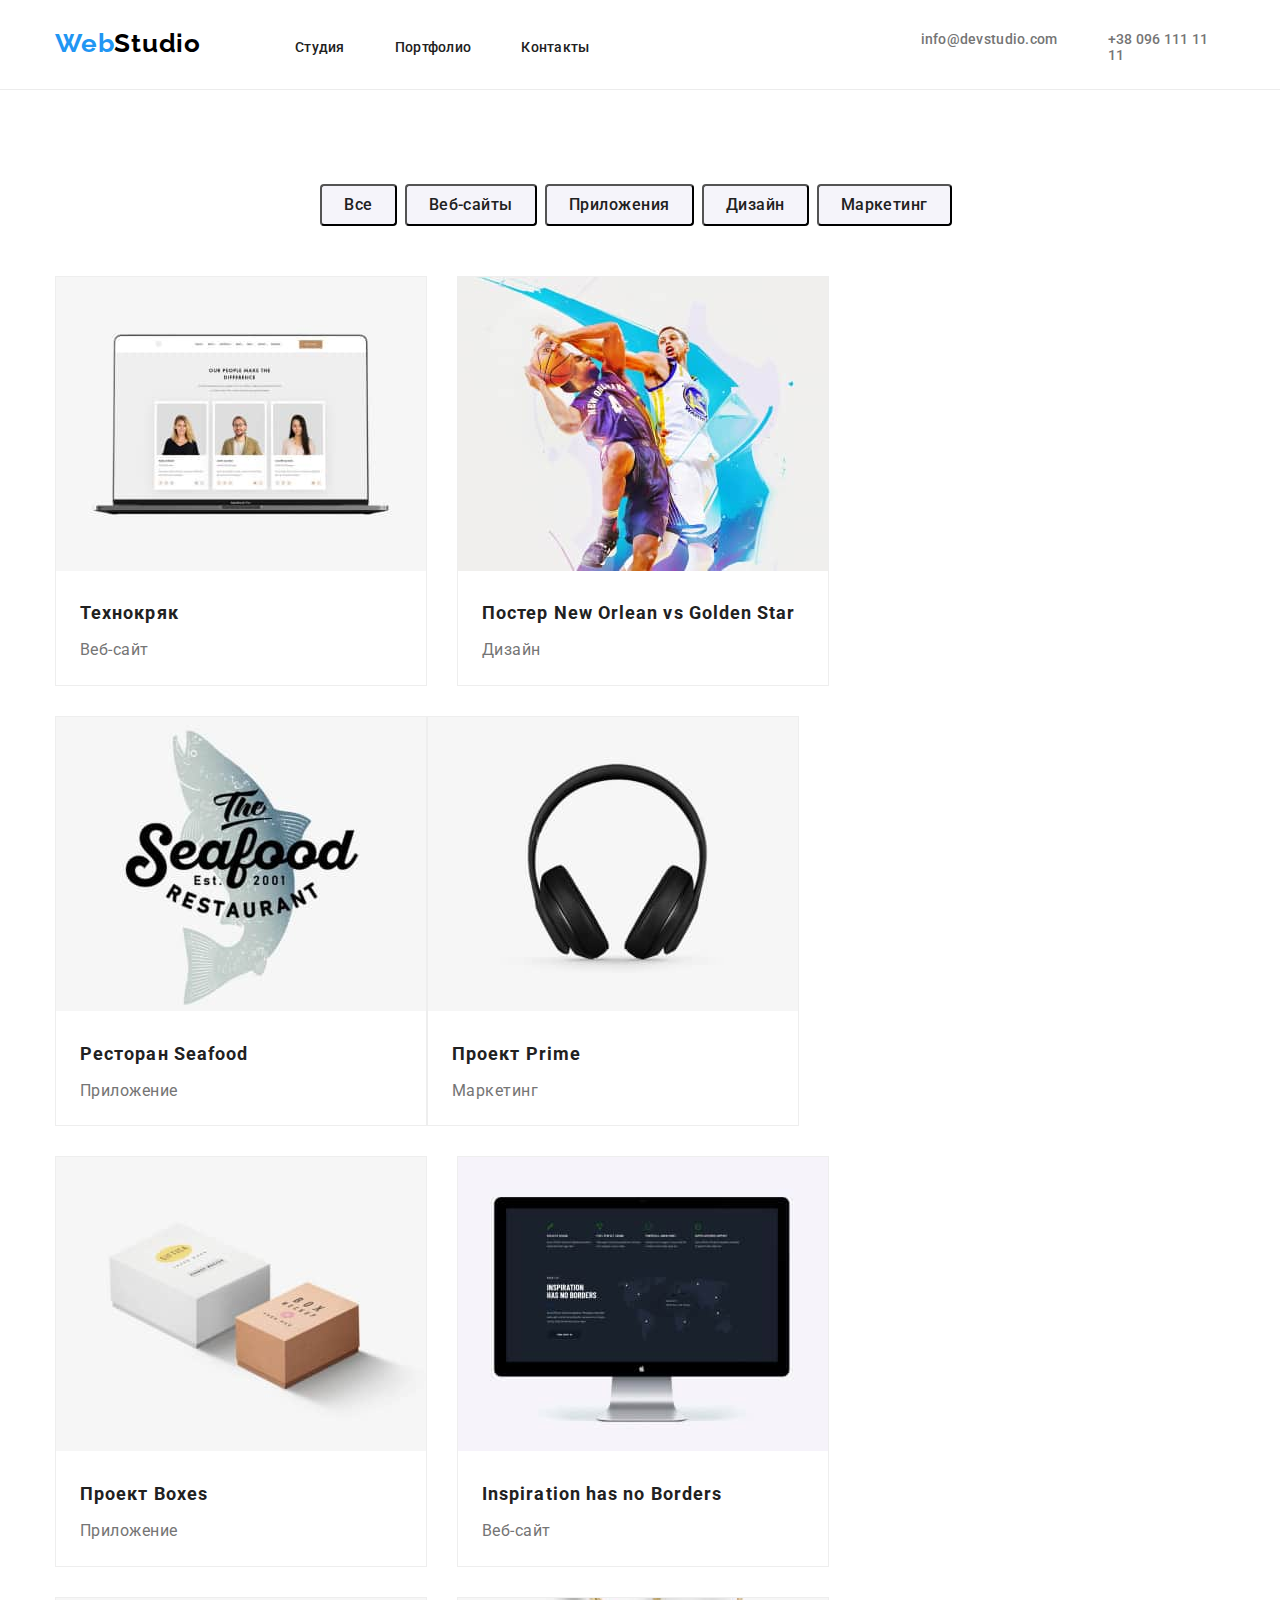
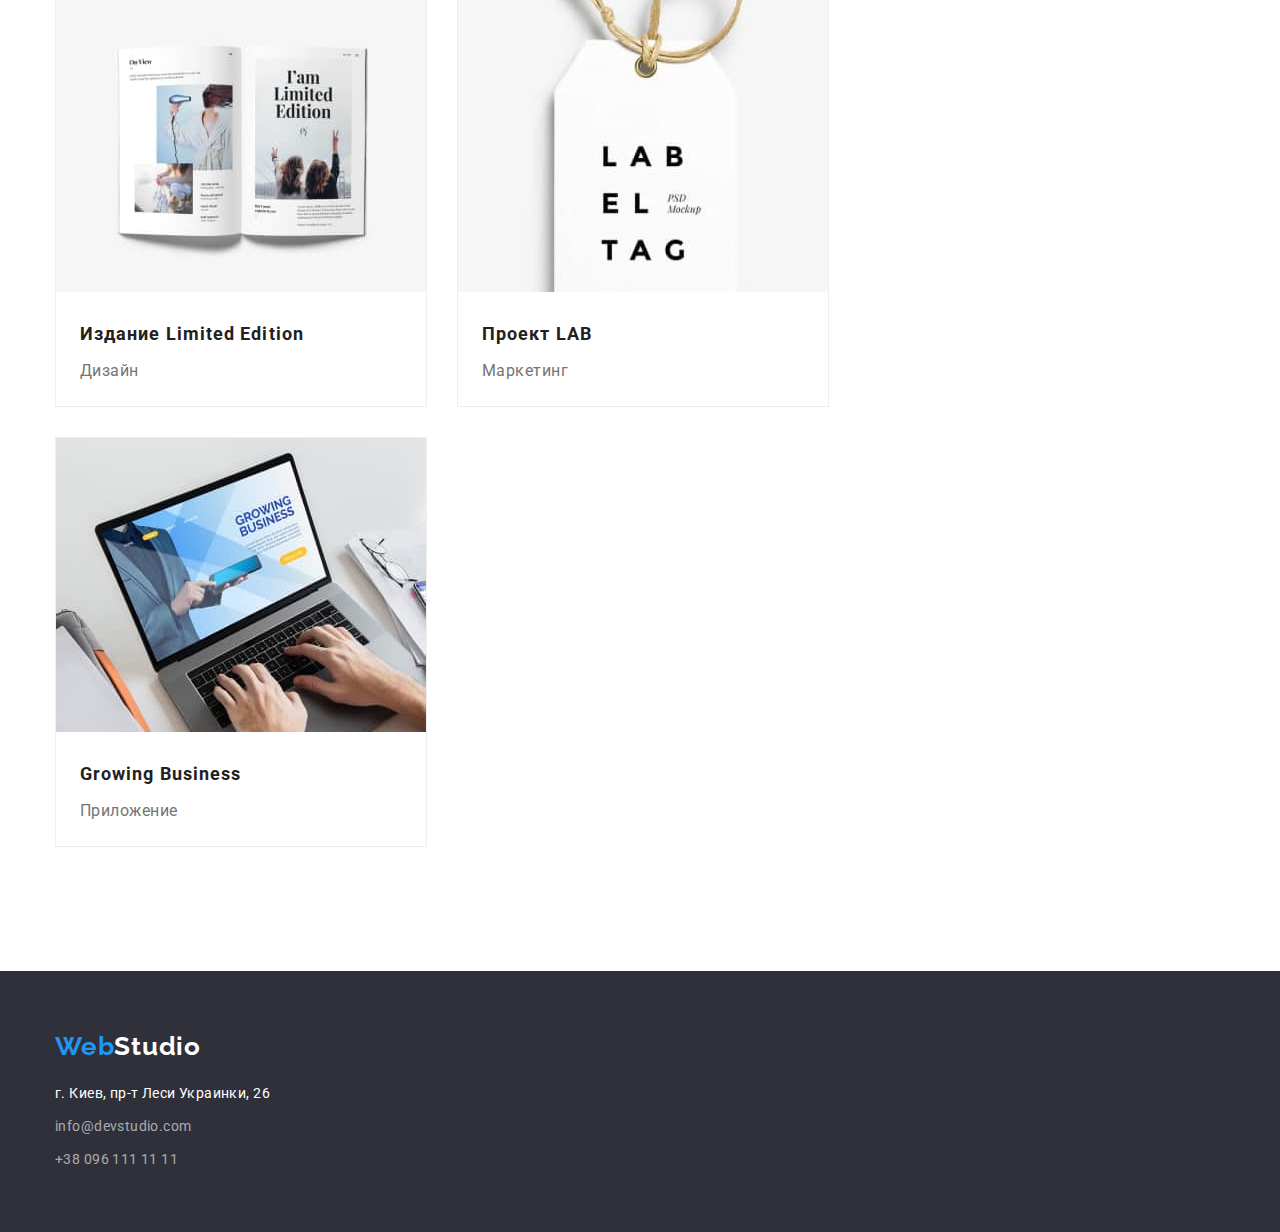
==== portfolio.html @ 551fcefd "залил свг" ====
<!DOCTYPE html>
<html lang="en">
<head>
    <meta charset="UTF-8">
    <meta http-equiv="X-UA-Compatible" content="IE=edge">
    <meta name="viewport" content="width=device-width, initial-scale=1.0">
    <title>Портфолио</title>
    <link rel="preconnect" href="https://fonts.googleapis.com">
    <link rel="preconnect" href="https://fonts.gstatic.com" crossorigin>
    <link href="https://fonts.googleapis.com/css2?family=Roboto:wght@400;500;700;900&display=swap" rel="stylesheet">
    <link href="https://fonts.googleapis.com/css2?family=Raleway:wght@700&family=Roboto:wght@400;500;700;900&display=swap"
        rel="stylesheet">

    <link rel="stylesheet" href="https://cdnjs.cloudflare.com/ajax/libs/modern-normalize/1.1.0/modern-normalize.min.css">
    
    <link rel="stylesheet" href="css/styles.css">
</head>
<body>
        <header>
            <section class="section-hdr">
            <div class="container">
                <div class="header-flex">
                    <nav class="nav-flex">
                        <a href="./index.html" class="logo"> <span class="logo-word">Web</span>Studio</a>
                        <ul class="nav-link-flex">
                            <li class="nav-link"> <a class="nav-link" href="./index.html">Студия</a></li>
                            <li class="nav-link"> <a class="nav-link" href="./portfolio.html">Портфолио</a></li>
                            <li class="nav-link"> <a class="nav-link" href="#">Контакты</a></li>
                        </ul>
                    </nav>
                    <ul class="mail-tel-flex">
                        <li class="mail-tel-link" ><a class="mail-tel-link" href="mailto:info@devstudio.com">info@devstudio.com</a></li>
                        <li class="mail-tel-link"><a class="mail-tel-link" href="tel:+380961111111">+38 096 111 11 11</a></li>
                    </ul>
                </div>
            </div>
            </section>
        </header>
    <main>
        <!--buttons-->
        <section class="section">
            <div class="container-btn">
            <ul class="button-flex">
                <li><button class="list-button-name" type="button">Все</button></li>
                <li><button class="list-button-name" type="button">Веб-сайты</button></li>
                <li><button class="list-button-name" type="button">Приложения</button></li>
                <li><button class="list-button-name" type="button">Дизайн</button></li>
                <li><button class="list-button-name" type="button">Маркетинг</button></li>
            </ul>
            </div>
   
        <!--projects with foto-->
    
            <div class="container">
            <ul class="projects-flex">
                <div class="projects-items" >
                    <li class="projects-border">
                        <img src="./images/tehnokryak.jpg" alt="открытый ноутбук" width="370">
                        <h3 class="projects-name">Технокряк</h3>
                        <p class="projects-type">Веб-сайт</p>
                    </li>
                </div>
                <div class="projects-items">
                    <li class="projects-border">
                        <img src="./images/NewOrleanGoldenStar.jpg" alt="два баскетболиста" width="370">
                        <h3 class="projects-name">Постер New Orlean vs Golden Star</h3>
                        <p class="projects-type" >Дизайн</p>
                    </li>
                </div>
                <div class="projects-items">
                    <li class="projects-border">
                        <img src="./images/Seafood.jpg" alt="логотип с рыбой" width="370">
                        <h3 class="projects-name" >Ресторан Seafood</h3>
                        <p class="projects-type" >Приложение</p>
                    </li>
                </div>
                <div class="projects-items">
                    <li class="projects-border">
                        <img src="./images/Prime.jpg" alt="наушники" width="370">
                        <h3 class="projects-name" >Проект Prime</h3>
                        <p class="projects-type" >Маркетинг</p>
                    </li>
                </div>
                <div class="projects-items">
                    <li class="projects-border" >
                        <img src="./images/Boxes.jpg" alt="две коробки" width="370">
                        <h3 class="projects-name" >Проект Boxes</h3>
                        <p class="projects-type" >Приложение</p>
                    </li>
                </div>
                <div class="projects-items">
                    <li class="projects-border">
                        <img src="./images/InspirationhasnoBorders.jpg" alt="монитор" width="370">
                        <h3 class="projects-name" >Inspiration has no Borders</h3>
                        <p class="projects-type" >Веб-сайт</p>
                    </li>
                </div>
                <div class="projects-items">
                    <li class="projects-border" >
                        <img src="./images/LimitedEdition.jpg" alt="страница журнала" width="370">
                        <h3 class="projects-name" >Издание Limited Edition</h3>
                        <p class="projects-type" >Дизайн</p>
                    </li>
                </div>
                <div class="projects-items">
                    <li class="projects-border" >
                        <img src="./images/LAB.jpg" alt="бирка" width="370">
                        <h3 class="projects-name" >Проект LAB</h3>
                        <p class="projects-type" >Маркетинг</p>
                    </li>
                </div>
                <div class="projects-items">
                    <li class="projects-border" >
                        <img src="./images/GrowingBusiness.jpg" alt="две руки печатают на ноутбуке" width="370">
                        <h3 class="projects-name" >Growing Business</h3>
                        <p class="projects-type" >Приложение</p>
                    </li>
                </div>
            </ul>
            </div>
        </section>
    </main>
        <footer class="section-ftr">
            <div class="container">
                <a href="./index.html" class="logo">
                    <span class="logo-word">Web</span><span class="logo-word-ftr">Studio</span>
                </a>
                <address>
                    <ul class="address-item">
                        <li><a class="address-link" href="https://goo.gl/maps/XUz9GN1uXCyKH9LT6">г. Киев, пр-т Леси Украинки,
                                26</a></li>
                        <li class="mail-tel-ftr" ><a class="mail-tel-ftr" href="mailto:info@devstudio.com">info@devstudio.com</a></li>
                        <li class="mail-tel-ftr" ><a class="mail-tel-ftr" href="tel:+380961111111">+38 096 111 11 11</a></li>
                    </ul>
                </address>
            </div>
        </footer>
</body>
</html>
---- css/styles.css ----
body {
  font-family: 'Roboto', sans-serif;
  color: black;
  background-color: #ffffff;
}

.section{
  padding-top: 94px;
  padding-bottom: 94px;
}

.container{
  width: 1200px;
  margin: 0 auto;
  padding-left: 15px;
  padding-right: 15px;
  
}


ul{
  margin: 0;
  padding: 0;
  list-style: none;
}

.header-flex{
  display: flex;
  align-items: center;
  padding-bottom: 25px;

 
}

.nav-flex {
  display: flex;
  align-items: center;
 
}

.nav-link-flex{
    display: flex;
    flex-direction: row;
    margin-top: 32px;
    margin-right: 331px;
}



.mail-tel-flex{
      display: flex;
      flex-direction: row;
      margin-top: 32px;
}

.logo {
  font-family: 'Raleway';
  font-style: normal;
  font-weight: 700;
  font-size: 26px;
  color: black;
  text-decoration: none;
  line-height: 1.19;
  letter-spacing: 0.03em;
  margin-top: 24px;
  margin-right: 94px;
}

.logo-word {
  color: #2196f3;
}


.nav-link {
  font-weight: 500;
  font-size: 14px;
  color: #212121;
  text-decoration: none;
  line-height: 1.14;
  letter-spacing: 0.02em;
  margin-right: 50px;
  
}



.nav-link:last-child {
  margin-right: 0px;
}


.nav-link:hover,
.nav-link:focus {
  color: #2196f3;
}

.mail-tel-link {
  font-weight: 500;
  font-size: 14px;
  color: #757575;
  text-decoration: none;
  line-height: 1.14;
  letter-spacing: 0.02em;
  margin-right: 50px;
 
}

.mail-tel-link:last-child {
  margin-right: 0px;
}

.mail-tel-link:hover,
.mail-tel-link:focus {
  color: #2196f3;
}

.envelope{

}

.hero {
  background-color: #2f303a;
  text-align: center;
  padding-top: 200px;
  padding-bottom: 200px;
  max-width: 1600px;
  margin-left: auto;
  margin-right: auto;

   
  background-size: cover;
  background-position: center;
  background-image: 
  linear-gradient( to top,
  rgba(47, 48, 58, 0.4),
  rgba(47, 48, 58, 0.4)),
  url(../images/fototeam.jpg);;
  
}

.design-title {

  color: #ffffff;
  font-weight: 900;
  font-size: 44px;
  margin: 0px;
  text-transform: uppercase;
  line-height: 1.36;
  letter-spacing: 0.06em;
 text-align: center;
  
}

.button-name {
  font-family: Roboto;
  width: 200px;
  height: 50px;
  background-color: #2196f3;
  color: #ffffff;
  font-weight: 700;
  font-size: 16px;
  cursor: pointer;
  line-height: 1.87;
  letter-spacing: 0.06em;
  box-shadow: 0px 4px 4px rgba(0, 0, 0, 0.15);
  border-radius: 4px;
  margin-top: 30px;
 
}

.button-name:focus {
  color: #ffffff;
}

.features-section{
  padding-top: 94px;
  padding-bottom: 0px;
}
.visually-hidden {
  position: absolute;
  width: 1px;
  height: 1px;
  margin: -1px;
  border: 0;
  padding: 0;
  white-space: nowrap;
  clip-path: inset(100%);
  clip: rect(0 0 0 0);
  overflow: hidden;
}

.work-flex{
    display: flex;

    margin: 0px;
    padding: 0px;
}

.work-title {
  width: 270px;
  color: #212121;
  font-weight: 700;
  font-size: 14px;
  text-transform: uppercase;
  line-height: 1.17;
  letter-spacing: 0.03em;
  margin: 0px;
}

.work-text {
  width: 270px;
  color: #757575;
  font-weight: 400;
  font-size: 14px;
  line-height: 1.71;
  letter-spacing: 0.03em;
  margin-top: 10px;
  margin-bottom: 0px;
  margin-right: 30px;

}

.work-team-item {
  color: #212121;
  font-weight: 700;
  font-size: 36px;
  text-align: center;
  line-height: 1.16;
  letter-spacing: 0.03em;
  margin-top: 0px;
  margin-bottom: 50px;
}

.work-foto-item{
  margin-right: 30px ;
}

.section-our-team{

  background-color: #F5F4FA;
  padding-top: 94px;
  padding-bottom: 94px;

}

.our-team-item{
  color: #212121;
  font-weight: 700;
  font-size: 36px;
  text-align: center;
  line-height: 1.16;
  letter-spacing: 0.03em;
  margin-top: 0px;
  margin-bottom: 50px;
}

.team-item{
  margin-right: 30px;
  background: #FFFFFF;
  box-shadow: 0px 1px 3px rgba(0, 0, 0, 0.12),
  0px 1px 1px rgba(0, 0, 0, 0.14),
  0px 2px 1px rgba(0, 0, 0, 0.2);
  border-radius: 0px 0px 4px 4px;

}

.container-team-item{
  padding-top: 30px;
  padding-bottom: 30px;
}

.work-team-name {
  color: #212121;
  font-weight: 500;
  font-size: 16px;
  line-height: 1.18;
  letter-spacing: 0.03em;
  text-align: center;
  margin: 0px 0px 10px 0px;
}

.work-position {
  color: #757575;
  font-weight: 400;
  font-size: 16px;
  line-height: 1.18;
  letter-spacing: 0.03em;
  text-align: center;
  margin: 0;
}

.section-ftr {
  background-color: #2f303a;
  padding-top: 60px;
  padding-bottom: 60px;
}

.logo-word-ftr {
  color: #ffffff;
}

address {
  font-style: normal;
}

.address-item{
  padding-left: 0px;
  margin-top: 20px;
}

.address-link {
  color: #ffffff;
  font-weight: 400;
  font-size: 14px;
  text-decoration: none;
  line-height: 1.71;
  letter-spacing: 0.03em;
  margin-bottom: 9px;
  display: block;
}

.address-link:hover {
  color: #2196f3;
}

.mail-tel-ftr {
  font-weight: 400;
  font-size: 14px;
  color: rgba(255, 255, 255, 0.6);
  text-decoration: none;
  line-height: 1.71;
  letter-spacing: 0.03em;
  margin-bottom: 9px;
  display: block;
}

.mail-tel-ftr:last-child{
  margin-bottom: 0px;
}

.section-hdr{
border-bottom: 1px solid #ECECEC;
}

.container-btn{
    width: 1200px;
    margin: auto;
    margin-bottom: 50px;
    padding-left: 15px;
    padding-right: 15px;
}

.button-flex{
  display: flex;
  justify-content: center;

}

.list-button-name {
  font-family: Roboto;
  color: #212121;
  background-color: #f5f4fa;
  font-weight: 500;
  font-size: 16px;
  cursor: pointer;
  line-height: 1.62;
  letter-spacing: 0.03em;
  margin-right: 8px;
  border-radius: 4px;
  padding: 6px 22px 6px 22px;

}

.list-button-name:hover {
  background-color: #2196f3;
  color: #ffffff;
}

.list-button-name:focus {
  color: #2196f3;
}

.projects-flex {
  display: flex;
  flex-wrap: wrap;
  padding: 0px;
}

.projects-items{
  padding-right: 30px;
  padding-bottom: 30px;
}

.projects-items:nth-child(3n){
  padding-right: 0px;
}

.projects-border{
  border: 1px solid #EEEEEE;
}

.projects-name {
  color: #212121;
  font-weight: 700;
  font-size: 18px;
  line-height: 2;
  letter-spacing: 0.06em;
  margin: 20px 0px 0px 24px;
}

.projects-type {
  color: #757575;
  font-weight: 400;
  font-size: 16px;
  line-height: 1.87;
  letter-spacing: 0.03em;
  margin: 4px 0px 20px 24px;
}
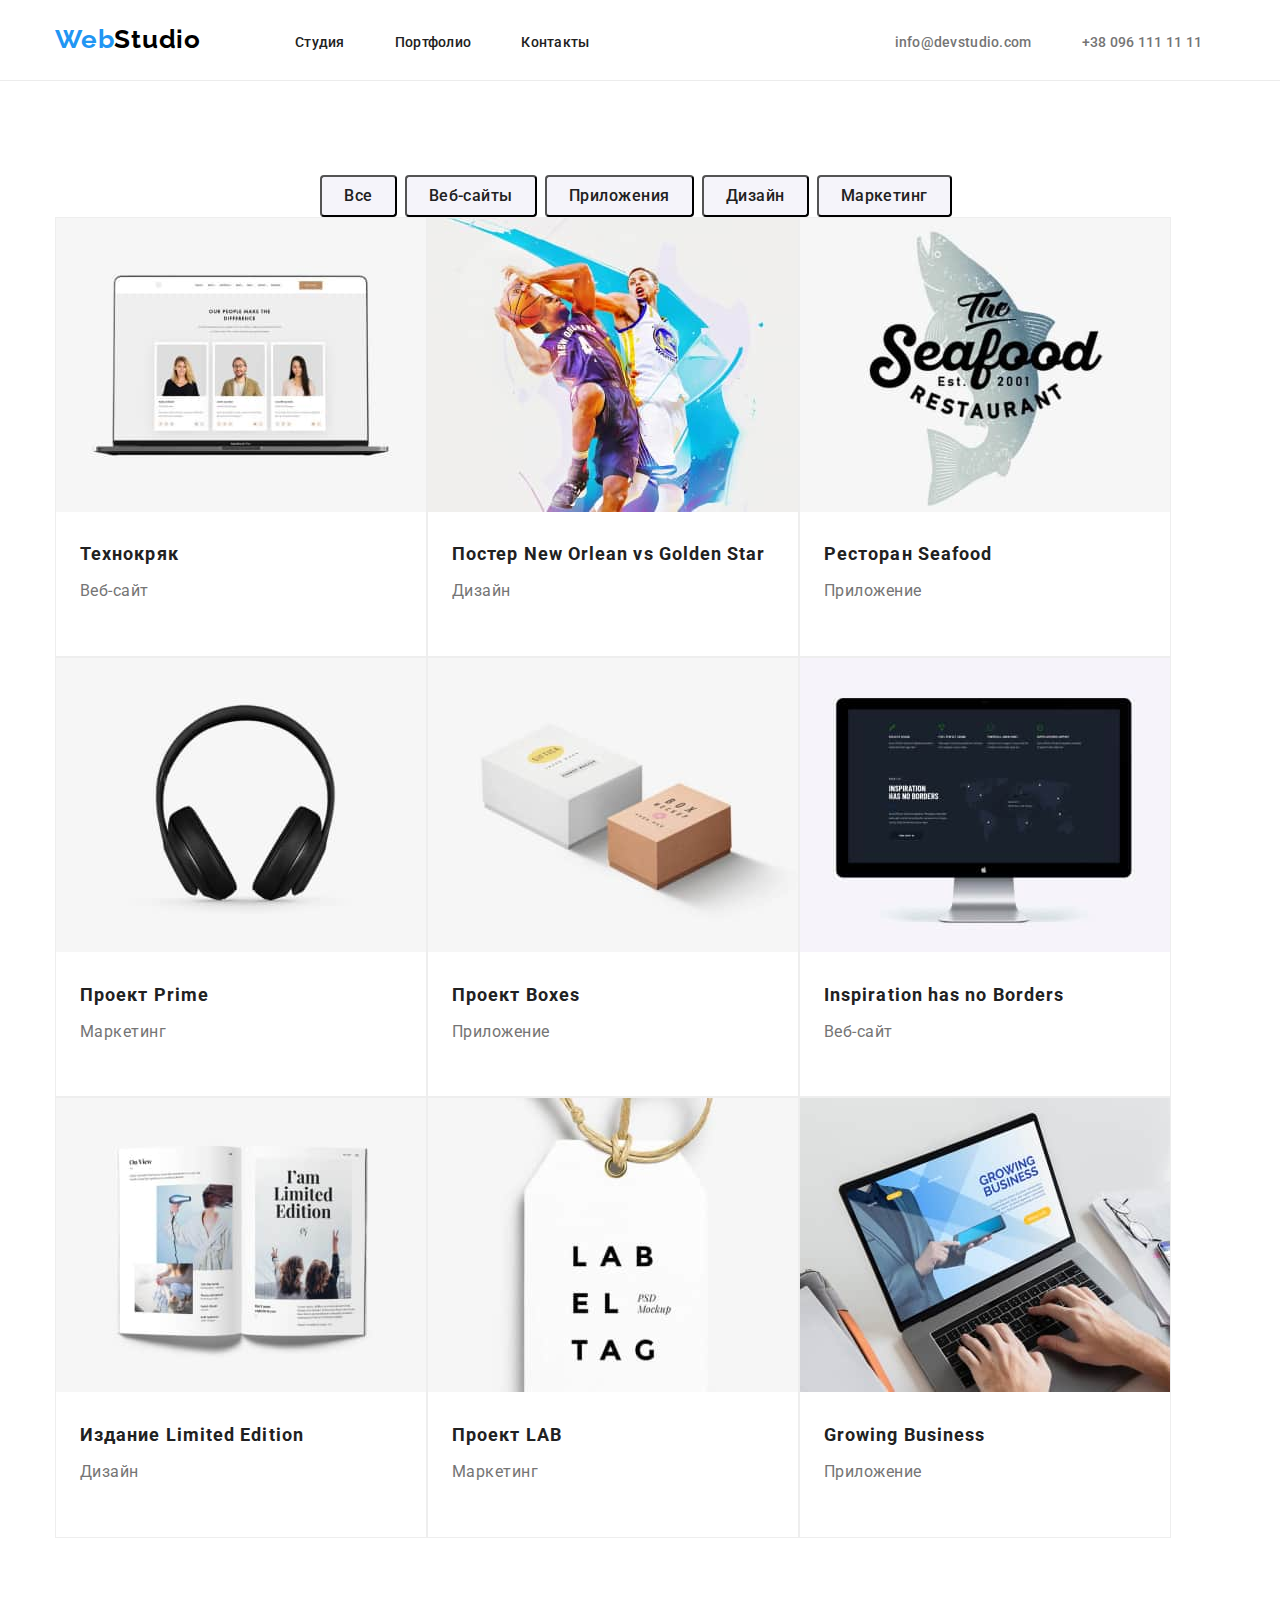
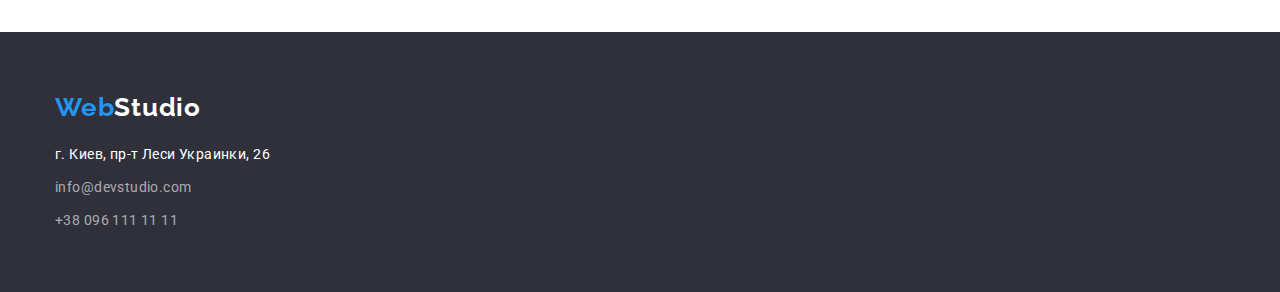
==== commit 6e0d6f3d: "футер иконки" ====
--- a/portfolio.html
+++ b/portfolio.html
@@ -39,7 +39,7 @@
     <main>
         <!--buttons-->
         <section class="section">
-            <div class="container-btn">
+            <div class="container">
             <ul class="button-flex">
                 <li><button class="list-button-name" type="button">Все</button></li>
                 <li><button class="list-button-name" type="button">Веб-сайты</button></li>
@@ -47,75 +47,71 @@
                 <li><button class="list-button-name" type="button">Дизайн</button></li>
                 <li><button class="list-button-name" type="button">Маркетинг</button></li>
             </ul>
-            </div>
-   
-        <!--projects with foto-->
-    
-            <div class="container">
+ 
             <ul class="projects-flex">
-                <div class="projects-items" >
                     <li class="projects-border">
                         <img src="./images/tehnokryak.jpg" alt="открытый ноутбук" width="370">
-                        <h3 class="projects-name">Технокряк</h3>
-                        <p class="projects-type">Веб-сайт</p>
+                        <div class="projects-items">
+                            <h3 class="projects-name">Технокряк</h3>
+                            <p class="projects-type">Веб-сайт</p>
+                        </div>
                     </li>
-                </div>
-                <div class="projects-items">
                     <li class="projects-border">
                         <img src="./images/NewOrleanGoldenStar.jpg" alt="два баскетболиста" width="370">
-                        <h3 class="projects-name">Постер New Orlean vs Golden Star</h3>
-                        <p class="projects-type" >Дизайн</p>
+                        <div class="projects-items">
+                            <h3 class="projects-name">Постер New Orlean vs Golden Star</h3>
+                            <p class="projects-type" >Дизайн</p>
+                        </div>
                     </li>
-                </div>
-                <div class="projects-items">
                     <li class="projects-border">
                         <img src="./images/Seafood.jpg" alt="логотип с рыбой" width="370">
-                        <h3 class="projects-name" >Ресторан Seafood</h3>
-                        <p class="projects-type" >Приложение</p>
+                        <div class="projects-items">
+                            <h3 class="projects-name" >Ресторан Seafood</h3>
+                            <p class="projects-type" >Приложение</p>
+                        </div>
                     </li>
-                </div>
-                <div class="projects-items">
                     <li class="projects-border">
                         <img src="./images/Prime.jpg" alt="наушники" width="370">
-                        <h3 class="projects-name" >Проект Prime</h3>
-                        <p class="projects-type" >Маркетинг</p>
+                        <div class="projects-items">
+                            <h3 class="projects-name" >Проект Prime</h3>
+                            <p class="projects-type" >Маркетинг</p>
+                        </div>
                     </li>
-                </div>
-                <div class="projects-items">
-                    <li class="projects-border" >
+                    <li class="projects-border">
                         <img src="./images/Boxes.jpg" alt="две коробки" width="370">
-                        <h3 class="projects-name" >Проект Boxes</h3>
-                        <p class="projects-type" >Приложение</p>
+                        <div class="projects-items">
+                            <h3 class="projects-name" >Проект Boxes</h3>
+                            <p class="projects-type" >Приложение</p>
+                        </div>
                     </li>
-                </div>
-                <div class="projects-items">
                     <li class="projects-border">
                         <img src="./images/InspirationhasnoBorders.jpg" alt="монитор" width="370">
-                        <h3 class="projects-name" >Inspiration has no Borders</h3>
-                        <p class="projects-type" >Веб-сайт</p>
+                        <div class="projects-items">
+                            <h3 class="projects-name" >Inspiration has no Borders</h3>
+                            <p class="projects-type" >Веб-сайт</p>
+                        </div>
                     </li>
-                </div>
-                <div class="projects-items">
-                    <li class="projects-border" >
+                    <li class="projects-border">
                         <img src="./images/LimitedEdition.jpg" alt="страница журнала" width="370">
-                        <h3 class="projects-name" >Издание Limited Edition</h3>
-                        <p class="projects-type" >Дизайн</p>
+                        <div class="projects-items">
+                            <h3 class="projects-name" >Издание Limited Edition</h3>
+                            <p class="projects-type" >Дизайн</p>
+                        </div>
                     </li>
-                </div>
-                <div class="projects-items">
                     <li class="projects-border" >
                         <img src="./images/LAB.jpg" alt="бирка" width="370">
-                        <h3 class="projects-name" >Проект LAB</h3>
-                        <p class="projects-type" >Маркетинг</p>
+                        <div class="projects-items">
+                            <h3 class="projects-name" >Проект LAB</h3>
+                            <p class="projects-type" >Маркетинг</p>
+                        </div>
                     </li>
-                </div>
-                <div class="projects-items">
-                    <li class="projects-border" >
+                    <li class="projects-border">
                         <img src="./images/GrowingBusiness.jpg" alt="две руки печатают на ноутбуке" width="370">
-                        <h3 class="projects-name" >Growing Business</h3>
-                        <p class="projects-type" >Приложение</p>
+                        <div class="projects-items">
+                            <h3 class="projects-name" >Growing Business</h3>
+                            <p class="projects-type" >Приложение</p>
+                        </div>
                     </li>
-                </div>
             </ul>
             </div>
         </section>
--- a/css/styles.css
+++ b/css/styles.css
@@ -42,7 +42,7 @@
     display: flex;
     flex-direction: row;
     margin-top: 32px;
-    margin-right: 331px;
+    margin-right: 305px;
 }
 
 
@@ -115,7 +115,15 @@
 }
 
 .envelope{
-
+  width: 16px;
+  height:12px;
+  margin-right: 10px;
+}
+
+.envelope-flex{
+  display: flex;
+  flex-direction: row;
+  text-align: center;
 }
 
 .hero {
@@ -170,6 +178,22 @@
 
 .button-name:focus {
   color: #ffffff;
+}
+
+.icon-svg{
+  width: 70px;
+  height: 70px;
+  
+}
+.icon-container{
+  width: 270px;
+  height: 120px;
+background: #F5F4FA;
+border-radius: 4px;
+align-items: center;
+justify-content: center;
+display: flex;
+margin-bottom: 30px;
 }
 
 .features-section{
@@ -267,6 +291,7 @@
 .container-team-item{
   padding-top: 30px;
   padding-bottom: 30px;
+
 }
 
 .work-team-name {
@@ -288,7 +313,27 @@
   text-align: center;
   margin: 0;
 }
-
+.cusomer-cntr{
+width: 170px;
+height: 92px;
+border: 1px solid #AFB1B8;
+box-sizing: border-box;
+border-radius: 4px;
+align-items: center;
+justify-content: center;
+display: flex;
+margin-right: 30px;
+cursor: pointer;
+}
+
+.cusomer-icon:hover{
+  color: #2196F3;
+}
+
+.cusomer-icon{
+  width: 106px;
+  height: 60px;
+}
 .section-ftr {
   background-color: #2f303a;
   padding-top: 60px;
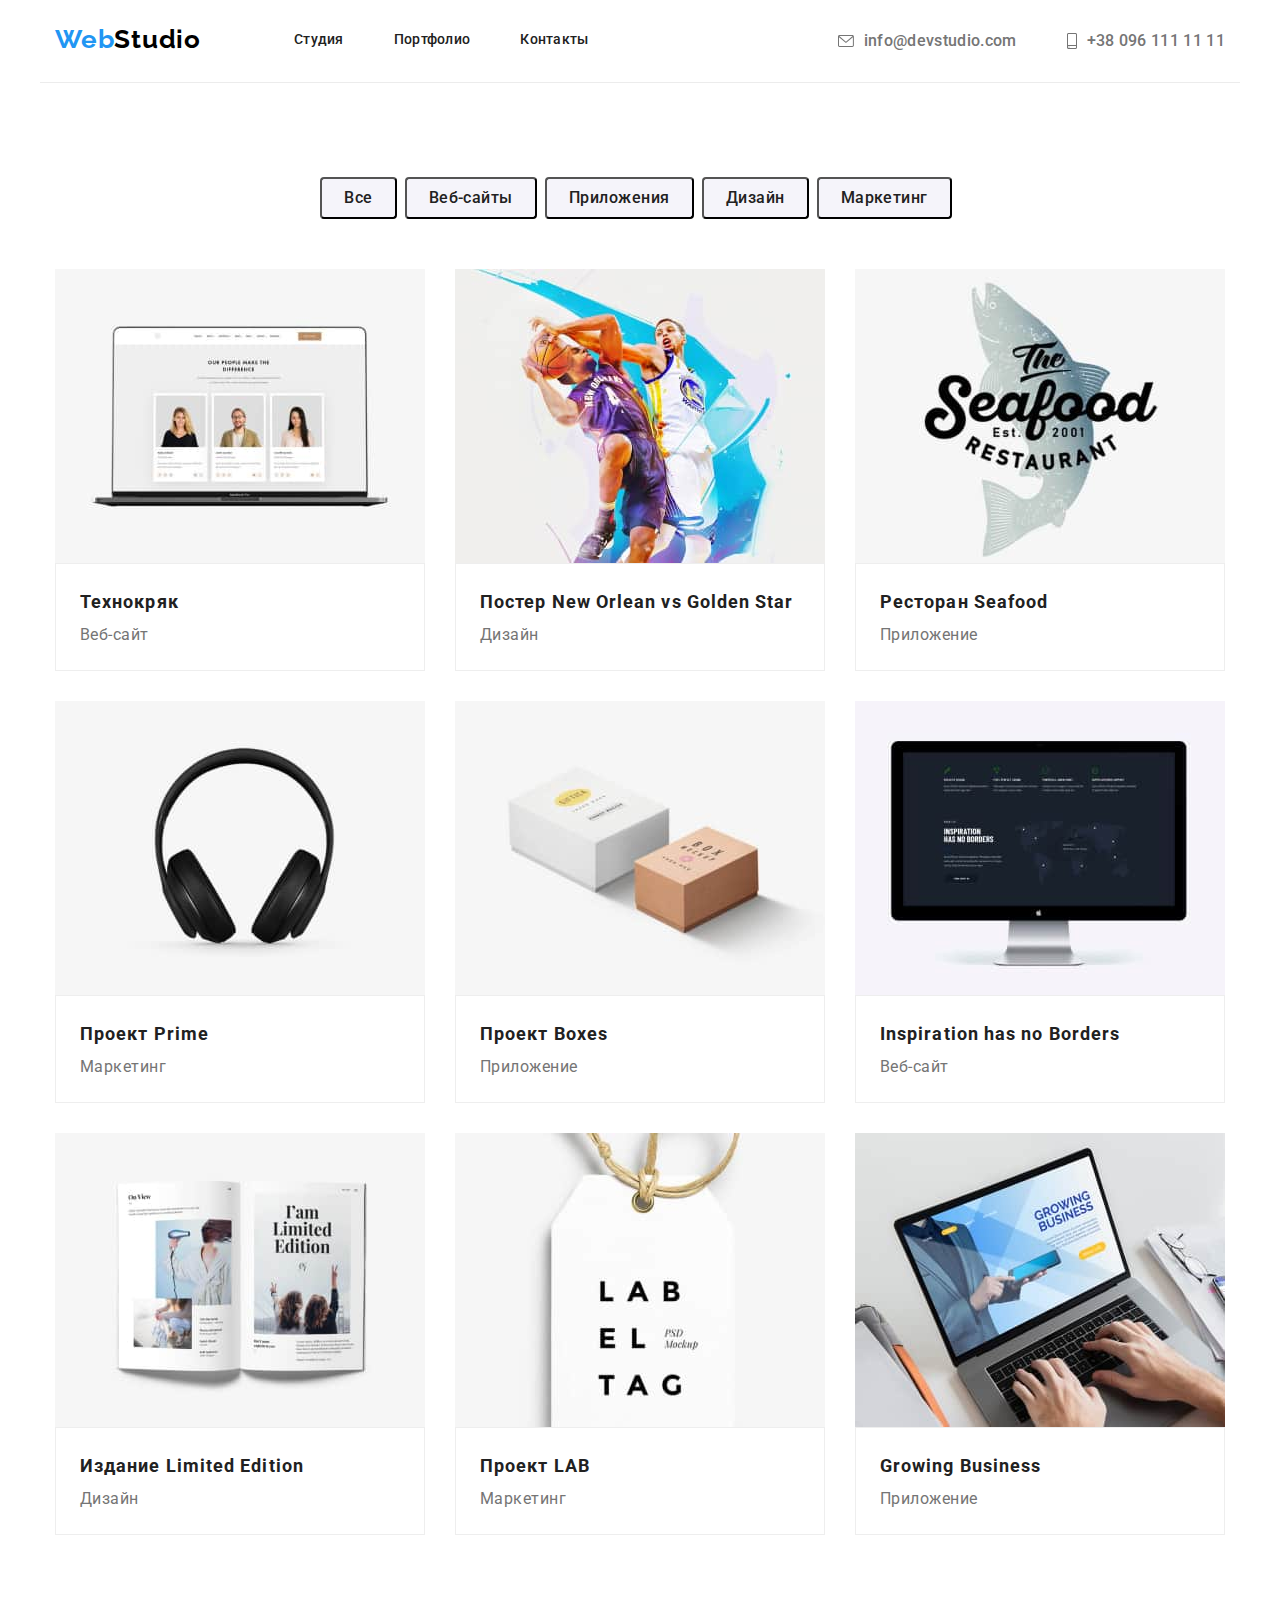
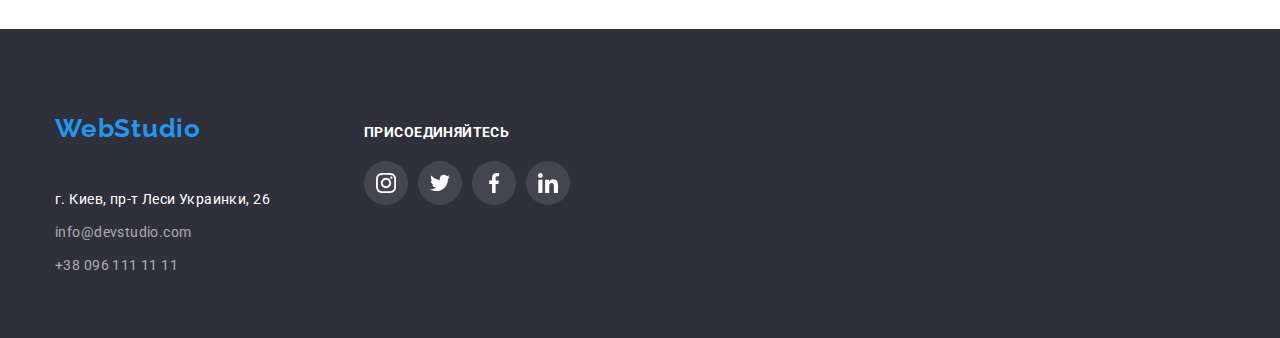
==== commit 647c25b9: "финишь 2" ====
--- a/portfolio.html
+++ b/portfolio.html
@@ -16,26 +16,40 @@
     <link rel="stylesheet" href="css/styles.css">
 </head>
 <body>
-        <header>
-            <section class="section-hdr">
-            <div class="container">
-                <div class="header-flex">
-                    <nav class="nav-flex">
-                        <a href="./index.html" class="logo"> <span class="logo-word">Web</span>Studio</a>
-                        <ul class="nav-link-flex">
-                            <li class="nav-link"> <a class="nav-link" href="./index.html">Студия</a></li>
-                            <li class="nav-link"> <a class="nav-link" href="./portfolio.html">Портфолио</a></li>
-                            <li class="nav-link"> <a class="nav-link" href="#">Контакты</a></li>
-                        </ul>
-                    </nav>
-                    <ul class="mail-tel-flex">
-                        <li class="mail-tel-link" ><a class="mail-tel-link" href="mailto:info@devstudio.com">info@devstudio.com</a></li>
-                        <li class="mail-tel-link"><a class="mail-tel-link" href="tel:+380961111111">+38 096 111 11 11</a></li>
+    <header>
+        <div class="container border-hdr">
+            <div class="header-box">
+                <nav class="nav-box">
+                    <a href="./index.html" class="logo"> <span>Web</span>Studio</a>
+                    <ul class="nav-list">
+                        <li class="item"><a href="./index.html" class="nav-link">Студия</a></li>
+                        <li class="item"><a href="./portfolio.html" class="nav-link">Портфолио</a></li>
+                        <li class="item"><a href="#" class="nav-link">Контакты</a></li>
                     </ul>
-                </div>
+                </nav>
+                <ul class="contact-list">
+                    <li class="item">
+                        <a href="mailto:info@devstudio.com" class="contact">
+                            <svg class="envelope">
+                                <use href="./images/symbol-defs.svg#icon-envelope"></use>
+                            </svg>
+                            info@devstudio.com
+                        </a>
+
+                    </li>
+                    <li class="item">
+                        <a href="tel:+380961111111" class="contact">
+                            <svg class="smartphone">
+                                <use href="./images/symbol-defs.svg#icon-smartphone"></use>
+                            </svg>
+                            +38 096 111 11 11
+                        </a>
+
+                    </li>
+                </ul>
             </div>
-            </section>
-        </header>
+        </div>
+    </header>
     <main>
         <!--buttons-->
         <section class="section">
@@ -116,20 +130,57 @@
             </div>
         </section>
     </main>
-        <footer class="section-ftr">
-            <div class="container">
-                <a href="./index.html" class="logo">
-                    <span class="logo-word">Web</span><span class="logo-word-ftr">Studio</span>
-                </a>
-                <address>
-                    <ul class="address-item">
-                        <li><a class="address-link" href="https://goo.gl/maps/XUz9GN1uXCyKH9LT6">г. Киев, пр-т Леси Украинки,
-                                26</a></li>
-                        <li class="mail-tel-ftr" ><a class="mail-tel-ftr" href="mailto:info@devstudio.com">info@devstudio.com</a></li>
-                        <li class="mail-tel-ftr" ><a class="mail-tel-ftr" href="tel:+380961111111">+38 096 111 11 11</a></li>
+    <footer class="section-ftr">
+            <div class="container footer-container">
+                <div>
+                    <a href="./index.html" class="logo"><span class="logo-word">Web</span><span
+                            class="logo-word-ftr">Studio</span></a>
+                    <address>
+                        <ul class="address-item">
+                            <li><a class="address-link" href="https://goo.gl/maps/XUz9GN1uXCyKH9LT6">г. Киев, пр-т Леси
+                                    Украинки, 26</a></li>
+                            <li class="mail-tel-ftr"><a class="mail-tel-ftr"
+                                    href="mailto:info@devstudio.com">info@devstudio.com</a></li>
+                            <li class="mail-tel-ftr"><a class="mail-tel-ftr" href="tel:+380961111111">+38 096 111 11 11</a></li>
+                        </ul>
+                    </address>
+                </div>
+                <!--join-->
+                <div class="join-sm">
+        
+                    <h3 class="join"> присоединяйтесь</h3>
+                    <ul class="sm-flex-ftr">
+                        <li>
+                            <a href="#" class="ftr-sm-icon-link">
+                                <svg class="ftr-sm-icon" width="20" height="20">
+                                    <use href="./images/symbol-defs.svg#icon-instagram-2"></use>
+                                </svg>
+                            </a>
+                        </li>
+                        <li>
+                            <a href="#" class="ftr-sm-icon-link">
+                                <svg class="ftr-sm-icon" width="20" height="20">
+                                    <use href="./images/symbol-defs.svg#icon-twitter-1"></use>
+                                </svg>
+                            </a>
+                        </li>
+                        <li>
+                            <a href="#" class="ftr-sm-icon-link">
+                                <svg class="ftr-sm-icon" width="20" height="20">
+                                    <use href="./images/symbol-defs.svg#icon-facebook-1"></use>
+                                </svg>
+                            </a>
+                        </li>
+                        <li>
+                            <a href="#" class="ftr-sm-icon-link">
+                                <svg class="ftr-sm-icon" width="20" height="20">
+                                    <use href="./images/symbol-defs.svg#icon-linkedin-1"></use>
+                                </svg>
+                            </a>
+                        </li>
                     </ul>
-                </address>
+                </div>
             </div>
-        </footer>
+    </footer>
 </body>
 </html>--- a/css/styles.css
+++ b/css/styles.css
@@ -14,9 +14,7 @@
   margin: 0 auto;
   padding-left: 15px;
   padding-right: 15px;
-  
-}
-
+}
 
 ul{
   margin: 0;
@@ -24,69 +22,59 @@
   list-style: none;
 }
 
-.header-flex{
-  display: flex;
-  align-items: center;
-  padding-bottom: 25px;
-
- 
-}
-
-.nav-flex {
-  display: flex;
-  align-items: center;
- 
-}
-
-.nav-link-flex{
-    display: flex;
-    flex-direction: row;
-    margin-top: 32px;
-    margin-right: 305px;
-}
-
-
-
-.mail-tel-flex{
-      display: flex;
-      flex-direction: row;
-      margin-top: 32px;
+a {
+  text-decoration: none;
+}
+
+/**header**/
+
+.header-box{
+  display: flex;
+}
+
+.nav-box {
+display: flex;
 }
 
 .logo {
-  font-family: 'Raleway';
-  font-style: normal;
+  display: block;
+  padding-top: 24px;
+  padding-bottom: 24px;
+  margin-right: 93px;
+  font-family: 'Raleway',
+  sans-serif;
   font-weight: 700;
   font-size: 26px;
+  line-height: 1.19;
+  letter-spacing: 0.03em;
   color: black;
-  text-decoration: none;
-  line-height: 1.19;
-  letter-spacing: 0.03em;
-  margin-top: 24px;
-  margin-right: 94px;
-}
-
-.logo-word {
+}
+
+
+
+.logo > span {
   color: #2196f3;
 }
 
+.nav-list {
+  display: flex;
+}
+
+.nav-list>.item+.item {
+  margin-left: 50px;
+}
 
 .nav-link {
+  display: block;
+  padding-top: 32px;
+  padding-bottom: 32px;
   font-weight: 500;
   font-size: 14px;
-  color: #212121;
-  text-decoration: none;
   line-height: 1.14;
   letter-spacing: 0.02em;
-  margin-right: 50px;
-  
-}
-
-
-
-.nav-link:last-child {
-  margin-right: 0px;
-}
+  color: #212121;
+}
+
 
 
 .nav-link:hover,
@@ -94,60 +82,68 @@
   color: #2196f3;
 }
 
-.mail-tel-link {
+.contact-list {
+    display: flex;
+    margin-left: auto;
+}
+
+.contact-list>.item+.item {
+  margin-left: 50px;
+}
+
+.contact {
+  display: flex;
+  align-items: center;
+  padding-top: 32px;
+  padding-bottom: 32px;
+  color: #757575;
   font-weight: 500;
-  font-size: 14px;
-  color: #757575;
-  text-decoration: none;
   line-height: 1.14;
   letter-spacing: 0.02em;
-  margin-right: 50px;
- 
-}
-
-.mail-tel-link:last-child {
-  margin-right: 0px;
-}
-
-.mail-tel-link:hover,
-.mail-tel-link:focus {
+}
+
+.contact:hover,
+.contact:focus {
   color: #2196f3;
 }
-
-.envelope{
+.envelope {
   width: 16px;
-  height:12px;
+  height: 12px;
+  fill: currentColor;
   margin-right: 10px;
 }
 
-.envelope-flex{
-  display: flex;
-  flex-direction: row;
-  text-align: center;
-}
+.smartphone {
+  width: 10px;
+  height: 16px;
+  fill: currentColor;
+  margin-right: 10px;
+}
+
+
+
+
+
+/**MAIN**/
 
 .hero {
   background-color: #2f303a;
   text-align: center;
   padding-top: 200px;
   padding-bottom: 200px;
+  margin-right: auto;
+  margin-left: auto;
   max-width: 1600px;
-  margin-left: auto;
-  margin-right: auto;
-
-   
+  height: 600px;
+  background-image: 
+    linear-gradient(to top, rgba(47, 48, 58, 0.4), rgba(47, 48, 58, 0.4)),
+    url(../images/fototeam.jpg);
+  background-repeat: no-repeat;
+  background-position: center;
   background-size: cover;
-  background-position: center;
-  background-image: 
-  linear-gradient( to top,
-  rgba(47, 48, 58, 0.4),
-  rgba(47, 48, 58, 0.4)),
-  url(../images/fototeam.jpg);;
-  
 }
 
 .design-title {
-
   color: #ffffff;
   font-weight: 900;
   font-size: 44px;
@@ -155,8 +151,7 @@
   text-transform: uppercase;
   line-height: 1.36;
   letter-spacing: 0.06em;
- text-align: center;
-  
+  text-align: center;
 }
 
 .button-name {
@@ -173,27 +168,11 @@
   box-shadow: 0px 4px 4px rgba(0, 0, 0, 0.15);
   border-radius: 4px;
   margin-top: 30px;
- 
+
 }
 
 .button-name:focus {
   color: #ffffff;
-}
-
-.icon-svg{
-  width: 70px;
-  height: 70px;
-  
-}
-.icon-container{
-  width: 270px;
-  height: 120px;
-background: #F5F4FA;
-border-radius: 4px;
-align-items: center;
-justify-content: center;
-display: flex;
-margin-bottom: 30px;
 }
 
 .features-section{
@@ -214,12 +193,28 @@
 }
 
 .work-flex{
-    display: flex;
-
-    margin: 0px;
-    padding: 0px;
-}
-
+  display: flex;
+  margin: 0px;
+  padding: 0px;
+
+}
+
+.features-container-icon{
+  width: 270px;
+  height: 120px;
+  background-color: #F5F4FA;
+  box-sizing: border-box;
+  border-radius: 4px;
+  margin-bottom: 30px;
+  display: flex;
+  align-items: center;
+  justify-content: center;
+}
+
+.features-icon{
+  width: 70px;
+  height: 70px;
+}
 .work-title {
   width: 270px;
   color: #212121;
@@ -291,7 +286,6 @@
 .container-team-item{
   padding-top: 30px;
   padding-bottom: 30px;
-
 }
 
 .work-team-name {
@@ -313,33 +307,100 @@
   text-align: center;
   margin: 0;
 }
-.cusomer-cntr{
-width: 170px;
-height: 92px;
-border: 1px solid #AFB1B8;
-box-sizing: border-box;
-border-radius: 4px;
-align-items: center;
-justify-content: center;
-display: flex;
-margin-right: 30px;
-cursor: pointer;
-}
-
-.cusomer-icon:hover{
-  color: #2196F3;
-}
-
-.cusomer-icon{
-  width: 106px;
-  height: 60px;
-}
+
+/**team social media**/
+
+.sm-flex {
+  display: flex;
+  margin: 0px;
+  padding: 0px;
+  justify-content: center;
+  align-items: center;
+  margin-top: 16px;
+}
+
+
+
+.sm-icon-link{
+  width: 44px;
+  height: 44px;
+  display: flex;
+  align-items: center;
+  justify-content: center;
+  border-radius: 50px;
+  margin-right: 10px;
+}
+
+.sm-icon {
+  fill: #AFB1B8;
+}
+
+
+
+.sm-icon-link:hover,
+.sm-icon-link:focus {
+    background: #2196f3;
+  }
+
+.sm-icon-link:hover .sm-icon,
+.sm-icon-link:focus .sm-icon{
+
+  fill: #ffffff;
+}
+
+
+
+
+/**ouer custamers**/
+
+.custamer-cntr{
+  Width: 170px;
+  Height: 92px;
+  margin-right: 30px;
+}
+
+.custamer-link{
+  Width: 170px;
+  Height: 92px;
+  border: 1px solid #AFB1B8;
+  box-sizing: border-box;
+  border-radius: 4px;
+  display: flex;
+  align-items: center;
+  justify-content: center;
+  margin-right: 30px;
+  color: #AFB1B8;
+}
+
+.custamer-icon{
+fill: currentColor;
+Width: 106px;
+Height: 60px;
+}
+
+.custamer-link:hover,
+.custamer-link:focus{
+  border: 1px solid #2196f3;
+}
+
+.custamer-link:hover .custamer-icon,
+.custamer-link:focus .custamer-icon{
+  fill: #2196f3;
+}
+
+/**footer**/
+
 .section-ftr {
-  background-color: #2f303a;
+  background-color: #2F303A;
   padding-top: 60px;
   padding-bottom: 60px;
 }
 
+.footer-container{
+  display: flex;
+  align-items: baseline;
+}
+
 .logo-word-ftr {
   color: #ffffff;
 }
@@ -349,6 +410,8 @@
 }
 
 .address-item{
+  display: flex;
+  flex-direction: column;
   padding-left: 0px;
   margin-top: 20px;
 }
@@ -383,7 +446,64 @@
   margin-bottom: 0px;
 }
 
-.section-hdr{
+/** join and social media**/
+
+.join-sm{
+  margin-left: 70px;
+
+}
+
+.join{
+  color: #ffffff;
+  font-weight: 700;
+  font-size: 14px;
+  text-transform: uppercase;
+  line-height: 1.14;
+  letter-spacing: 0.03em;
+
+}
+
+.sm-flex-ftr {
+  display: flex;
+  margin: 0px;
+  padding: 0px;
+  justify-content:flex-start ;
+  align-items: center;
+  margin-top: 20px;
+}
+
+.ftr-sm-icon-link {
+  width: 44px;
+  height: 44px;
+  display: flex;
+  align-items: center;
+  justify-content: center;
+  border-radius: 50px;
+  background-color: rgba(255, 255, 255, 0.1 );
+  margin-right: 10px;
+}
+ 
+
+.ftr-sm-icon{
+  fill: #FFFFFF;
+}
+
+.ftr-sm-icon-link:hover,
+.ftr-sm-icon-link:focus {
+  background: #2196f3;
+}
+
+.ftr-sm-icon-link:hover .sm-icon,
+.ftr-sm-icon-link:focus .sm-icon {
+  fill: #ffffff;
+}
+
+
+
+
+/** PORTFOLIO**/
+
+.border-hdr{
 border-bottom: 1px solid #ECECEC;
 }
 
@@ -398,7 +518,13 @@
 .button-flex{
   display: flex;
   justify-content: center;
-
+  margin-bottom: 50px;
+
+
+}
+
+.button-flex li{
+margin-right: 8px;
 }
 
 .list-button-name {
@@ -410,37 +536,47 @@
   cursor: pointer;
   line-height: 1.62;
   letter-spacing: 0.03em;
-  margin-right: 8px;
   border-radius: 4px;
   padding: 6px 22px 6px 22px;
 
 }
 
-.list-button-name:hover {
+.list-button-name:hover,
+.list-button-name:focus {
   background-color: #2196f3;
   color: #ffffff;
-}
-
-.list-button-name:focus {
-  color: #2196f3;
-}
+  box-shadow: 0px 1px 3px rgba(0, 0, 0, 0.12),
+  0px 1px 1px rgba(0, 0, 0, 0.14),
+  0px 2px 1px rgba(0, 0, 0, 0.2);
+}
+
+
 
 .projects-flex {
   display: flex;
   flex-wrap: wrap;
-  padding: 0px;
+  margin-left: -30px;
+  margin-bottom: -30px;
+}
+
+
+.projects-border{
+    margin-left: 30px;
+    margin-bottom: 30px;
+}
+
+.projects-border:hover{
+box-shadow: 0px 1px 3px rgba(0, 0, 0, 0.12),
+0px 1px 1px rgba(0, 0, 0, 0.14),
+0px 2px 1px rgba(0, 0, 0, 0.2);
+}
+
+img{
+  display: block;
 }
 
 .projects-items{
-  padding-right: 30px;
-  padding-bottom: 30px;
-}
-
-.projects-items:nth-child(3n){
-  padding-right: 0px;
-}
-
-.projects-border{
+  padding: 20px 24px ;
   border: 1px solid #EEEEEE;
 }
 
@@ -450,7 +586,7 @@
   font-size: 18px;
   line-height: 2;
   letter-spacing: 0.06em;
-  margin: 20px 0px 0px 24px;
+  margin: 0;
 }
 
 .projects-type {
@@ -459,6 +595,7 @@
   font-size: 16px;
   line-height: 1.87;
   letter-spacing: 0.03em;
-  margin: 4px 0px 20px 24px;
-}
-
+  margin: 0;
+
+}
+
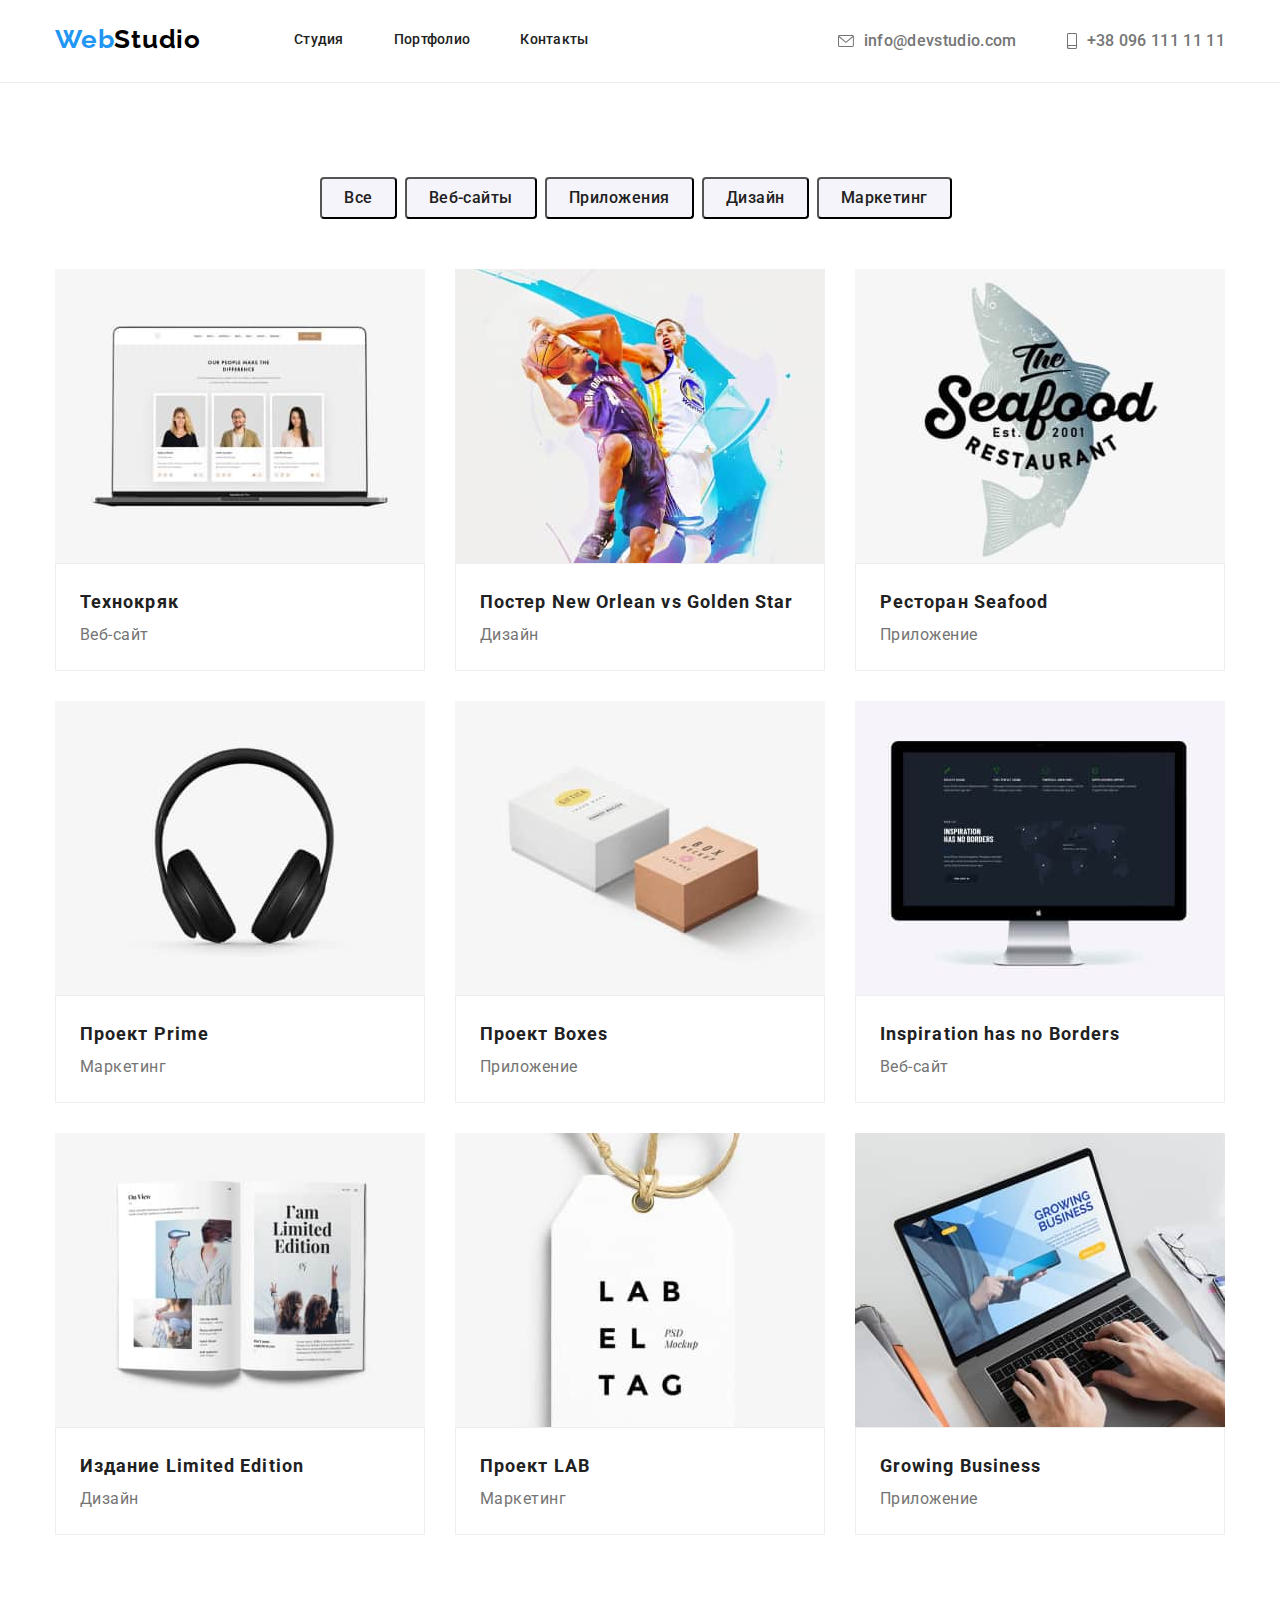
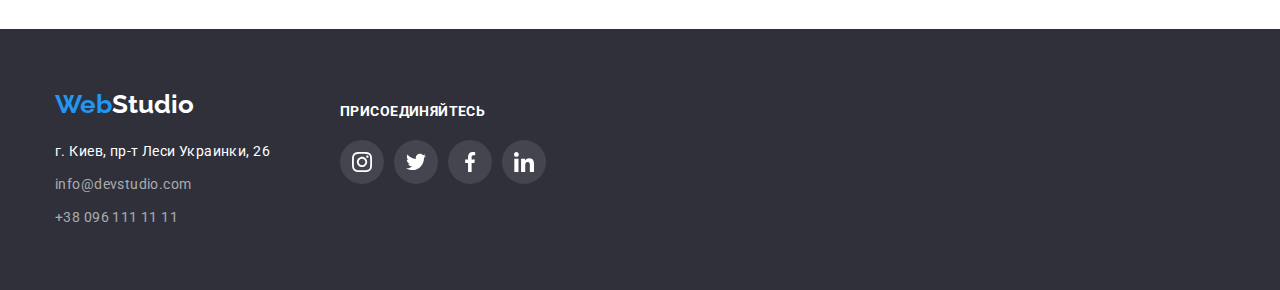
==== commit 50ea68eb: "попітка 3" ====
--- a/portfolio.html
+++ b/portfolio.html
@@ -16,7 +16,7 @@
     <link rel="stylesheet" href="css/styles.css">
 </head>
 <body>
-    <header>
+    <header class="header-portfolio">
         <div class="container border-hdr">
             <div class="header-box">
                 <nav class="nav-box">
@@ -131,56 +131,55 @@
         </section>
     </main>
     <footer class="section-ftr">
-            <div class="container footer-container">
-                <div>
-                    <a href="./index.html" class="logo"><span class="logo-word">Web</span><span
-                            class="logo-word-ftr">Studio</span></a>
-                    <address>
-                        <ul class="address-item">
-                            <li><a class="address-link" href="https://goo.gl/maps/XUz9GN1uXCyKH9LT6">г. Киев, пр-т Леси
-                                    Украинки, 26</a></li>
-                            <li class="mail-tel-ftr"><a class="mail-tel-ftr"
-                                    href="mailto:info@devstudio.com">info@devstudio.com</a></li>
-                            <li class="mail-tel-ftr"><a class="mail-tel-ftr" href="tel:+380961111111">+38 096 111 11 11</a></li>
-                        </ul>
-                    </address>
+                <div class="container ">
+                    <div class="footer-box">
+                        <div class="footer-address-box">
+                            <a href="./index.html" class="logo-bottom"><span>Web</span>Studio</a>
+                            <address>
+                                <ul class="address-list">
+                                    <li class="item"><a class="address-link" href="https://goo.gl/maps/XUz9GN1uXCyKH9LT6">г. Киев,
+                                            пр-т Леси Украинки, 26</a></li>
+                                    <li class="item"><a class="mail-tel-ftr" href="mailto:info@devstudio.com">info@devstudio.com</a>
+                                    </li>
+                                    <li class="item"><a class="mail-tel-ftr" href="tel:+380961111111">+38 096 111 11 11</a></li>
+                                </ul>
+                            </address>
+                        </div>
+                        <div class="join-box">
+                            <p class="text-join"> присоединяйтесь</p>
+                            <ul class="sm-flex-ftr">
+                                <li class="item">
+                                    <a href="#" class="ftr-sm-icon-link">
+                                        <svg class="ftr-sm-icon" width="20" height="20">
+                                            <use href="./images/symbol-defs.svg#icon-instagram-2"></use>
+                                        </svg>
+                                    </a>
+                                </li>
+                                <li class="item">
+                                    <a href="#" class="ftr-sm-icon-link">
+                                        <svg class="ftr-sm-icon" width="20" height="20">
+                                            <use href="./images/symbol-defs.svg#icon-twitter-1"></use>
+                                        </svg>
+                                    </a>
+                                </li>
+                                <li class="item">
+                                    <a href="#" class="ftr-sm-icon-link">
+                                        <svg class="ftr-sm-icon" width="20" height="20">
+                                            <use href="./images/symbol-defs.svg#icon-facebook-1"></use>
+                                        </svg>
+                                    </a>
+                                </li>
+                                <li class="item">
+                                    <a href="#" class="ftr-sm-icon-link">
+                                        <svg class="ftr-sm-icon" width="20" height="20">
+                                            <use href="./images/symbol-defs.svg#icon-linkedin-1"></use>
+                                        </svg>
+                                    </a>
+                                </li>
+                            </ul>
+                        </div>
+                    </div>
                 </div>
-                <!--join-->
-                <div class="join-sm">
-        
-                    <h3 class="join"> присоединяйтесь</h3>
-                    <ul class="sm-flex-ftr">
-                        <li>
-                            <a href="#" class="ftr-sm-icon-link">
-                                <svg class="ftr-sm-icon" width="20" height="20">
-                                    <use href="./images/symbol-defs.svg#icon-instagram-2"></use>
-                                </svg>
-                            </a>
-                        </li>
-                        <li>
-                            <a href="#" class="ftr-sm-icon-link">
-                                <svg class="ftr-sm-icon" width="20" height="20">
-                                    <use href="./images/symbol-defs.svg#icon-twitter-1"></use>
-                                </svg>
-                            </a>
-                        </li>
-                        <li>
-                            <a href="#" class="ftr-sm-icon-link">
-                                <svg class="ftr-sm-icon" width="20" height="20">
-                                    <use href="./images/symbol-defs.svg#icon-facebook-1"></use>
-                                </svg>
-                            </a>
-                        </li>
-                        <li>
-                            <a href="#" class="ftr-sm-icon-link">
-                                <svg class="ftr-sm-icon" width="20" height="20">
-                                    <use href="./images/symbol-defs.svg#icon-linkedin-1"></use>
-                                </svg>
-                            </a>
-                        </li>
-                    </ul>
-                </div>
-            </div>
     </footer>
 </body>
 </html>--- a/css/styles.css
+++ b/css/styles.css
@@ -199,6 +199,10 @@
 
 }
 
+.work-flex >.item + .item{
+  margin-left: 30px;
+}
+
 .features-container-icon{
   width: 270px;
   height: 120px;
@@ -235,7 +239,7 @@
   letter-spacing: 0.03em;
   margin-top: 10px;
   margin-bottom: 0px;
-  margin-right: 30px;
+  
 
 }
 
@@ -250,9 +254,6 @@
   margin-bottom: 50px;
 }
 
-.work-foto-item{
-  margin-right: 30px ;
-}
 
 .section-our-team{
 
@@ -319,8 +320,6 @@
   margin-top: 16px;
 }
 
-
-
 .sm-icon-link{
   width: 44px;
   height: 44px;
@@ -334,8 +333,6 @@
 .sm-icon {
   fill: #AFB1B8;
 }
-
-
 
 .sm-icon-link:hover,
 .sm-icon-link:focus {
@@ -347,7 +344,6 @@
 
   fill: #ffffff;
 }
-
 
 
 
@@ -396,35 +392,44 @@
   padding-bottom: 60px;
 }
 
-.footer-container{
-  display: flex;
-  align-items: baseline;
-}
-
-.logo-word-ftr {
+.footer-box{
+  display: flex;
+}
+
+.footer-address-box{
+  margin-right: 70px;
+}
+
+.logo-bottom{
   color: #ffffff;
+  font-family: 'Raleway', sans-serif;
+  font-weight: 700;
+  font-size: 26px;
+  line-height: 1.2;
+  display: block;
+  margin-bottom: 20px;
+}
+
+.logo-bottom>span {
+  color:#2196f3;
+}
+
+.address-list>.item+.item {
+  margin-top: 9px;
 }
 
 address {
   font-style: normal;
 }
 
-.address-item{
-  display: flex;
-  flex-direction: column;
-  padding-left: 0px;
-  margin-top: 20px;
-}
 
 .address-link {
   color: #ffffff;
   font-weight: 400;
   font-size: 14px;
-  text-decoration: none;
   line-height: 1.71;
   letter-spacing: 0.03em;
-  margin-bottom: 9px;
-  display: block;
+
 }
 
 .address-link:hover {
@@ -435,32 +440,27 @@
   font-weight: 400;
   font-size: 14px;
   color: rgba(255, 255, 255, 0.6);
-  text-decoration: none;
   line-height: 1.71;
   letter-spacing: 0.03em;
-  margin-bottom: 9px;
-  display: block;
-}
-
-.mail-tel-ftr:last-child{
-  margin-bottom: 0px;
-}
+  
+}
+
 
 /** join and social media**/
 
-.join-sm{
-  margin-left: 70px;
-
-}
-
-.join{
-  color: #ffffff;
+.join-box{
+  margin-top: 15px;
+  color: #ffffff;;
+  }
+
+
+.text-join{
   font-weight: 700;
   font-size: 14px;
   text-transform: uppercase;
   line-height: 1.14;
   letter-spacing: 0.03em;
-
+ margin: 0;
 }
 
 .sm-flex-ftr {
@@ -503,7 +503,7 @@
 
 /** PORTFOLIO**/
 
-.border-hdr{
+.header-portfolio{
 border-bottom: 1px solid #ECECEC;
 }
 
@@ -519,7 +519,6 @@
   display: flex;
   justify-content: center;
   margin-bottom: 50px;
-
 
 }
 
@@ -550,8 +549,6 @@
   0px 2px 1px rgba(0, 0, 0, 0.2);
 }
 
-
-
 .projects-flex {
   display: flex;
   flex-wrap: wrap;
@@ -559,18 +556,17 @@
   margin-bottom: -30px;
 }
 
-
 .projects-border{
     margin-left: 30px;
     margin-bottom: 30px;
 }
-
 .projects-border:hover{
-box-shadow: 0px 1px 3px rgba(0, 0, 0, 0.12),
-0px 1px 1px rgba(0, 0, 0, 0.14),
-0px 2px 1px rgba(0, 0, 0, 0.2);
-}
-
+box-shadow: 
+0px 4px 4px rgba(0, 0, 0, 0.25);
+
+
+}
+ 
 img{
   display: block;
 }
